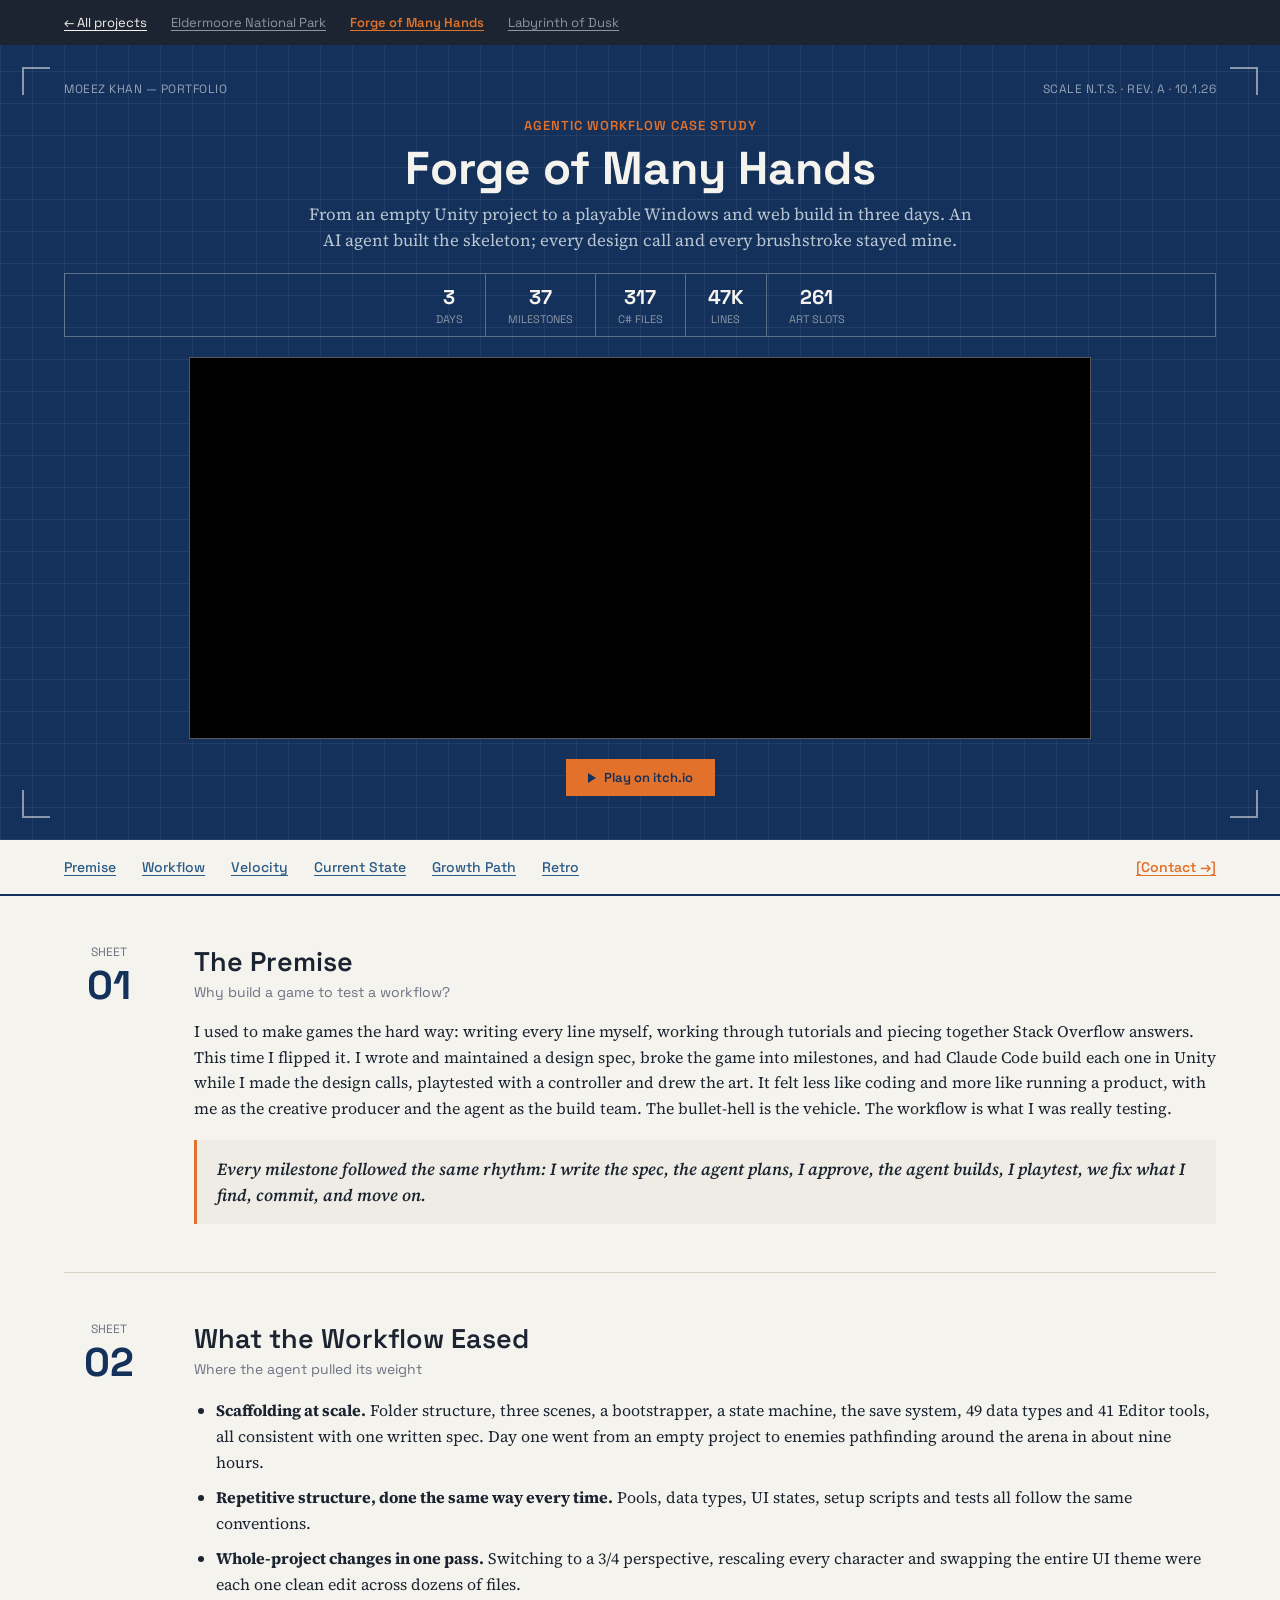
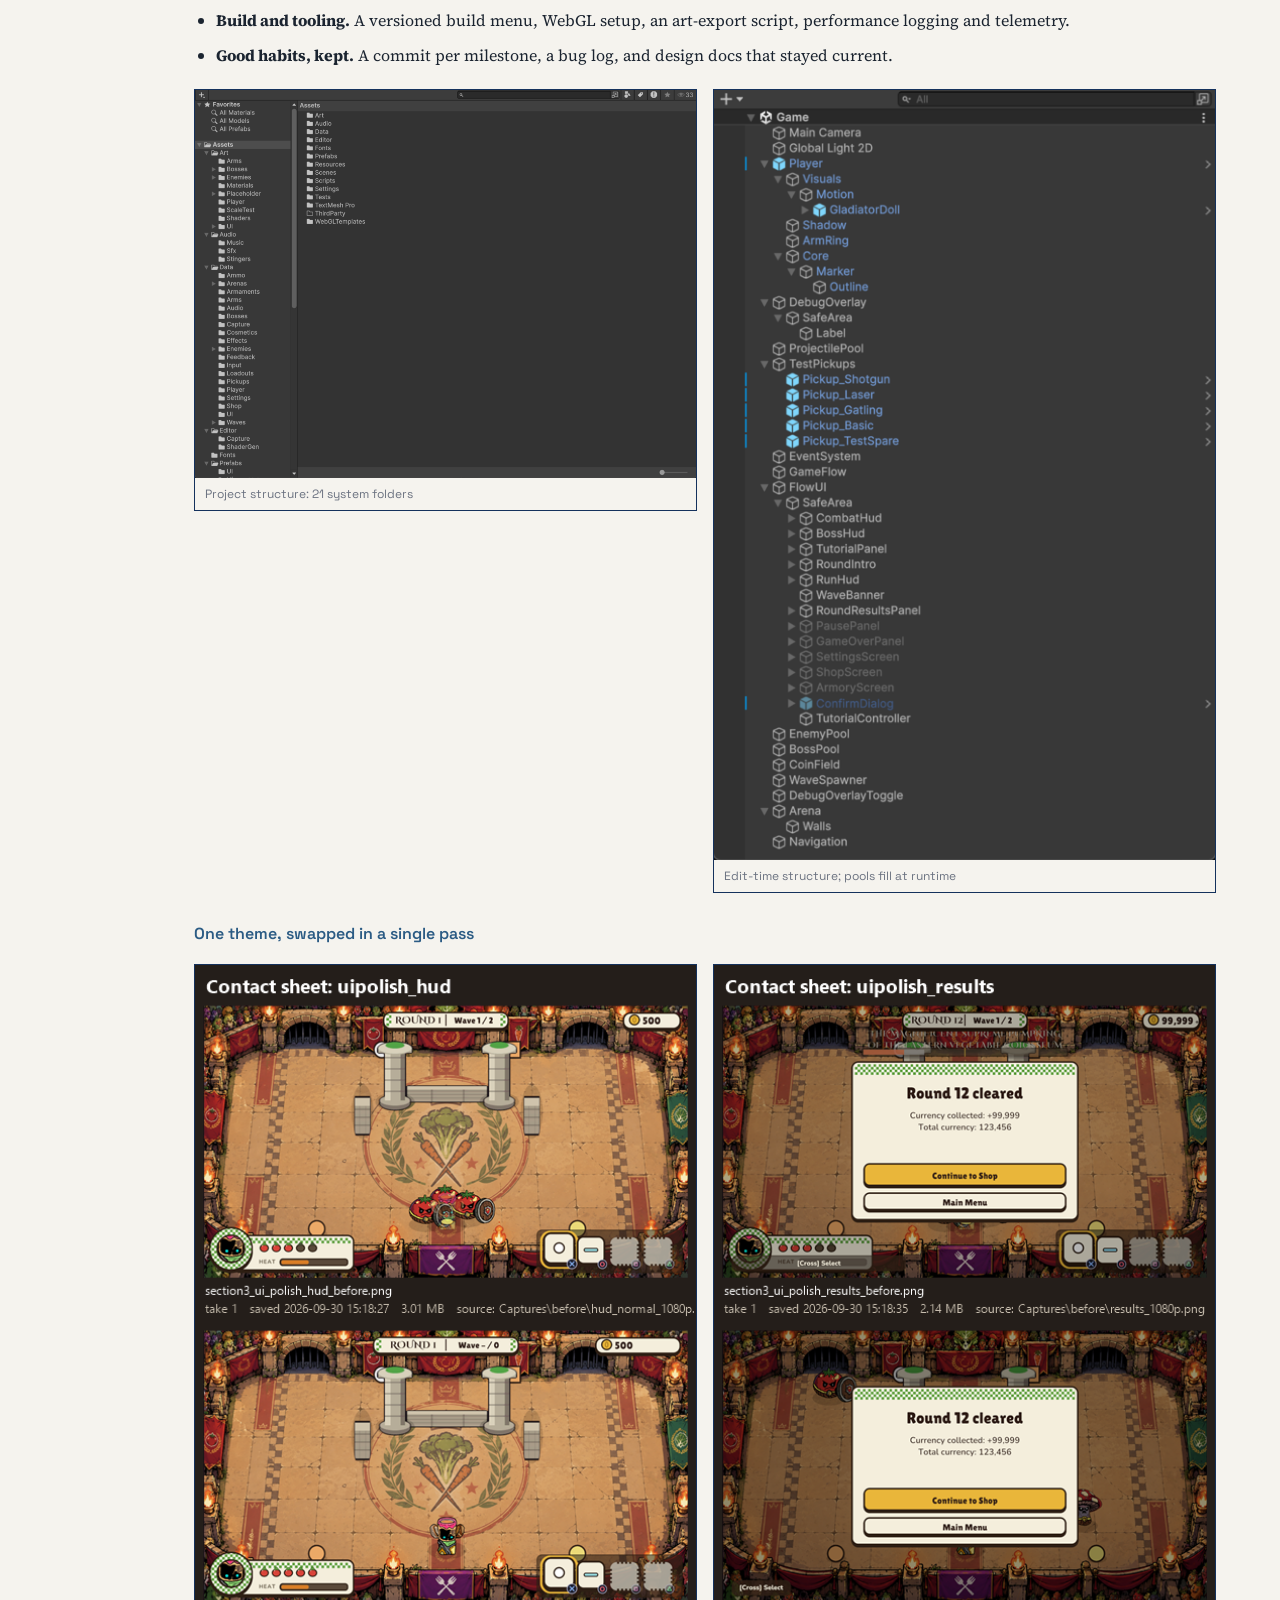
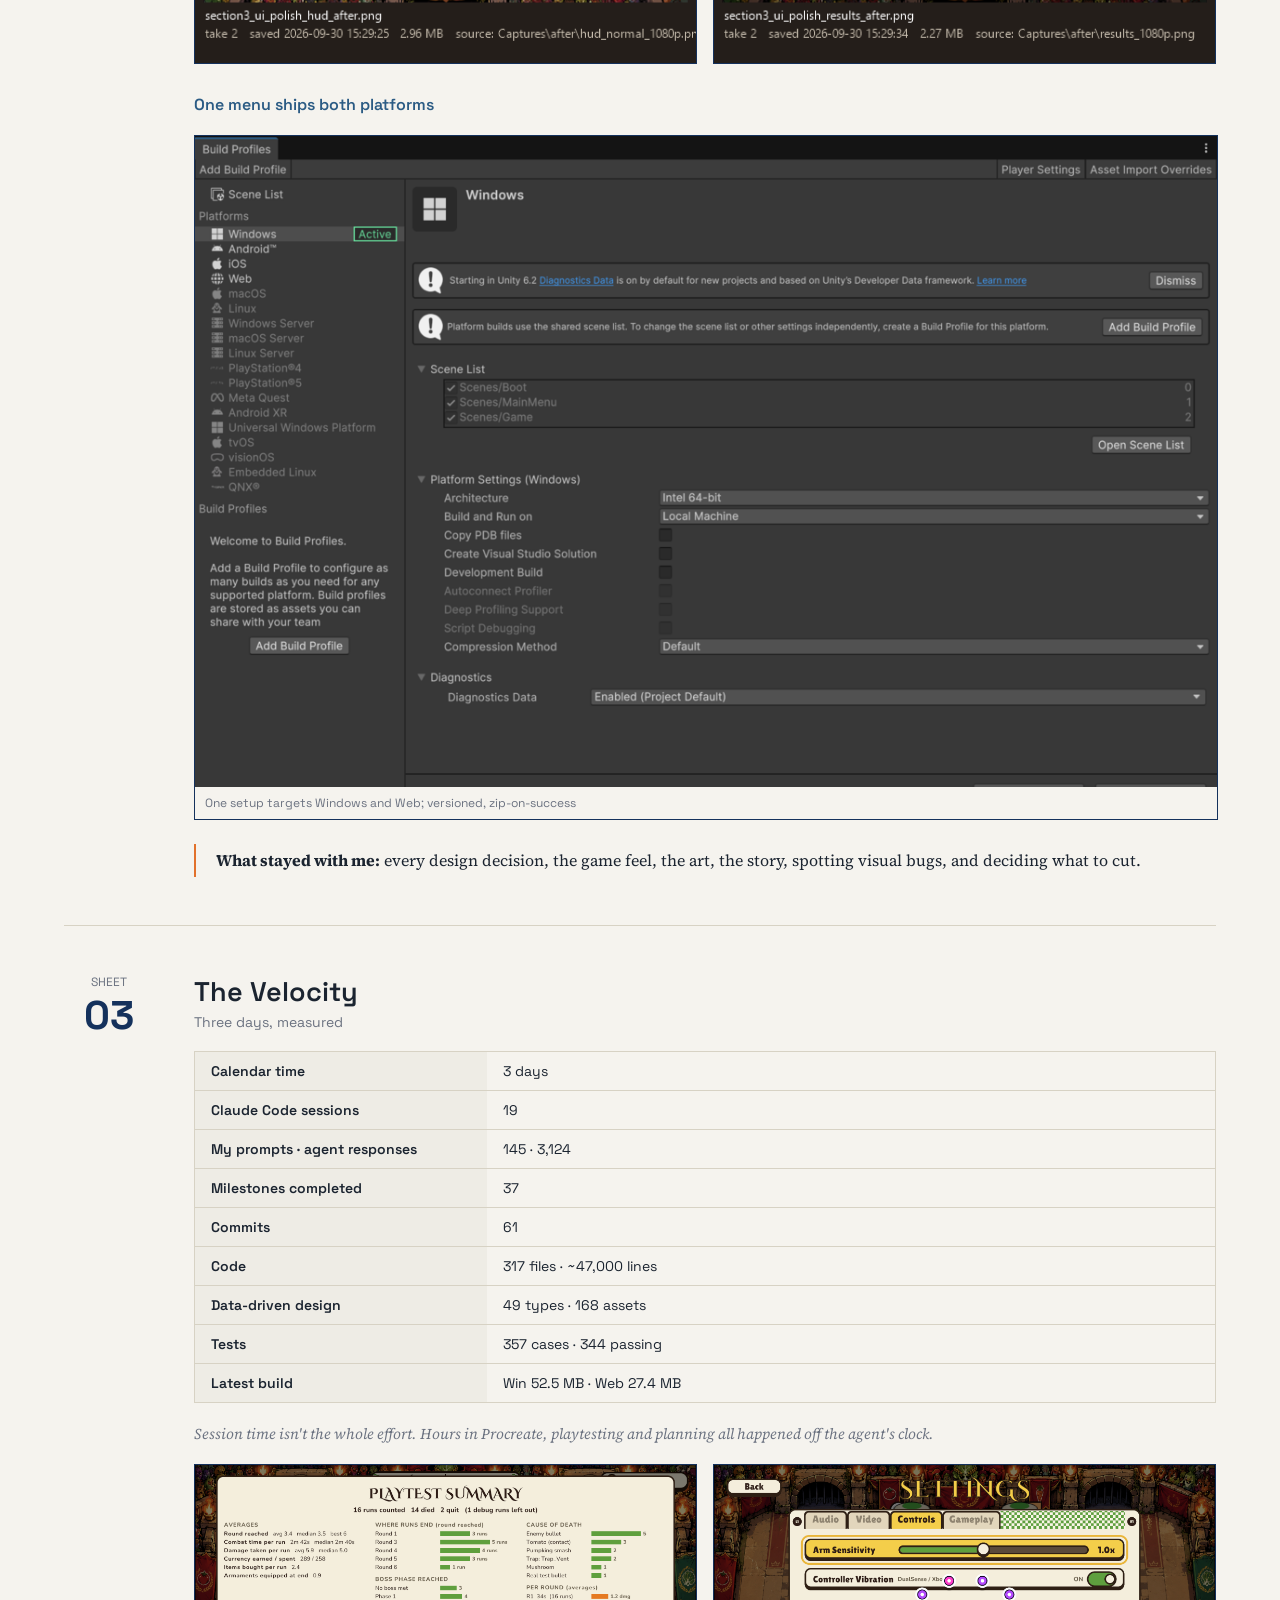
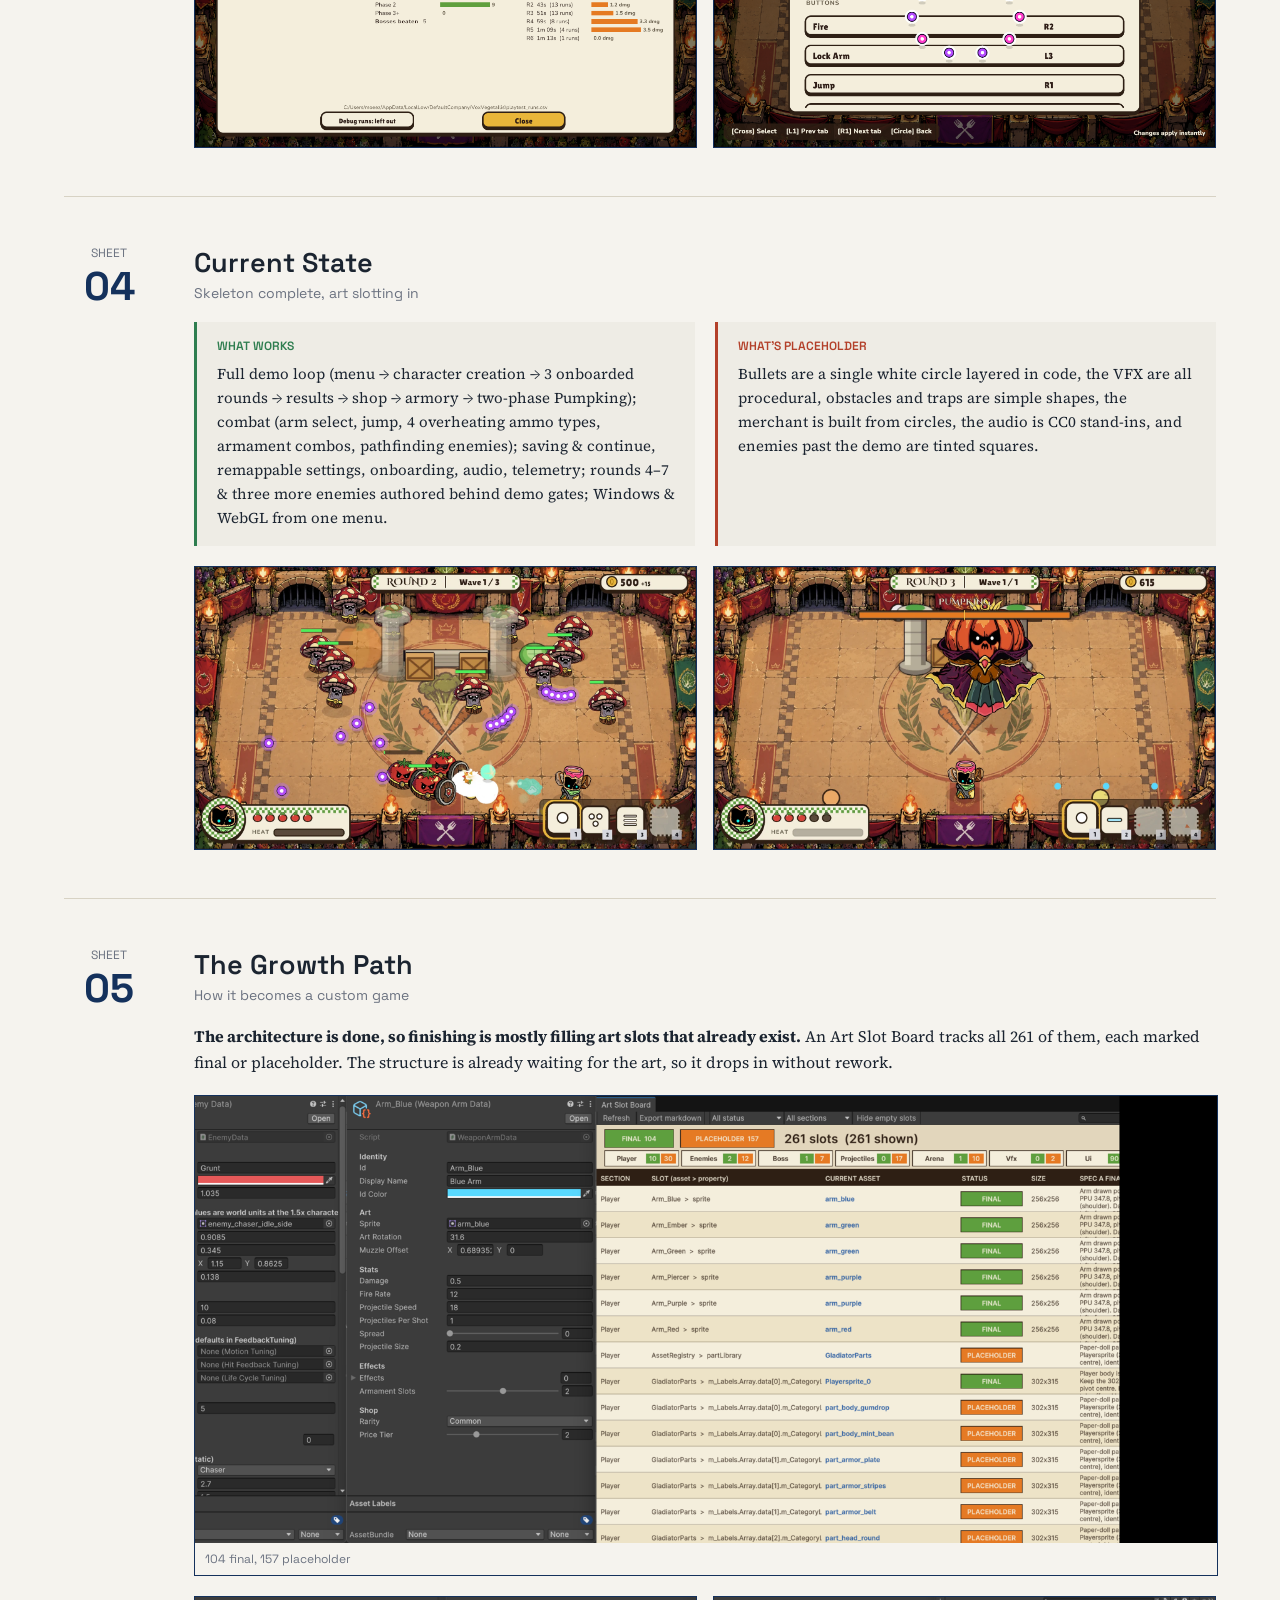
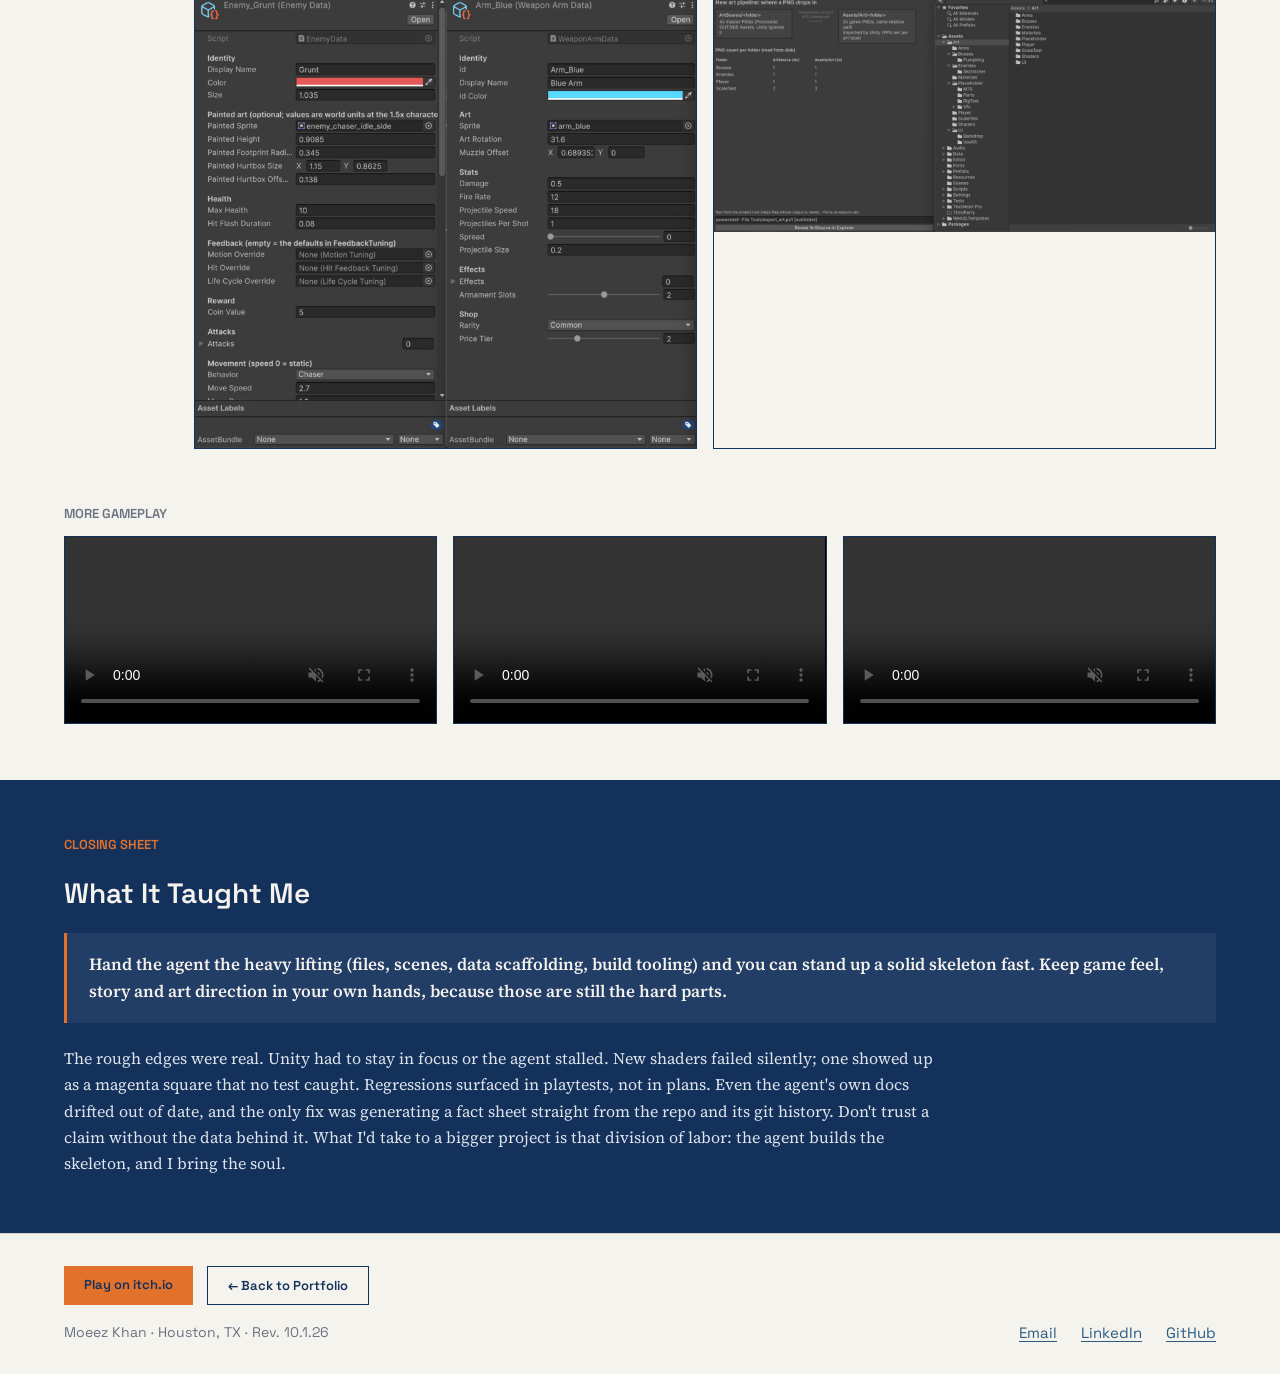
==== forge/index.html @ bf088b27 "Add files via upload" ====
<!doctype html>
<html lang="en">
<head>
<meta charset="utf-8">
<title>Forge of Many Hands — Moeez Khan</title>
<meta name="viewport" content="width=device-width, initial-scale=1, viewport-fit=cover">
<style>
body{margin:0;font-family:'Source Serif 4',Georgia,serif;background:#F5F3EE;color:#1B2430;overflow-x:auto}
a{color:#2B5B84;text-decoration:underline;text-underline-offset:3px}
a:hover{color:#1B2430}
.mono{font-family:'Space Grotesk',sans-serif}
</style>
<link rel="stylesheet" href="https://fonts.googleapis.com/css2?family=Space+Grotesk:wght@400;500;600;700&family=Source+Serif+4:opsz,wght@8..60,400;8..60,600&display=swap">
</head>
<body>





<div style="width: 1280px; max-width: 100%; height: auto; margin: 0 auto; box-sizing: border-box; background: #F5F3EE; display: flex; flex-direction: column; position: relative;">

  <!-- ============ PROJECT SWITCHER ============ -->
  <div class="mono" style="display: flex; gap: 24px; padding: 14px 64px; background: #1B2430; font-size: 13px;">
    <a href="../index.html" style="color: #F5F3EE;">← All projects</a>
    <a href="../eldermoore/index.html" style="color: #8B96A3;">Eldermoore National Park</a>
    <a href="#" style="color: #E2712B; font-weight: 600;">Forge of Many Hands</a>
    <a href="../labyrinth/index.html" style="color: #8B96A3;">Labyrinth of Dusk</a>
  </div>

  <!-- ============ BLUEPRINT HERO ============ -->
  <div style="width: 100%; box-sizing: border-box; background: #14315C; background-image: repeating-linear-gradient(0deg, rgba(255,255,255,0.055) 0px, rgba(255,255,255,0.055) 1px, transparent 1px, transparent 32px), repeating-linear-gradient(90deg, rgba(255,255,255,0.055) 0px, rgba(255,255,255,0.055) 1px, transparent 1px, transparent 32px); position: relative; display: flex; flex-direction: column; padding: 36px 64px 44px 64px; gap: 20px;">

    <div style="position: absolute; top: 22px; left: 22px; width: 26px; height: 26px; border-top: 2px solid rgba(255,255,255,0.5); border-left: 2px solid rgba(255,255,255,0.5);"></div>
    <div style="position: absolute; top: 22px; right: 22px; width: 26px; height: 26px; border-top: 2px solid rgba(255,255,255,0.5); border-right: 2px solid rgba(255,255,255,0.5);"></div>
    <div style="position: absolute; bottom: 22px; left: 22px; width: 26px; height: 26px; border-bottom: 2px solid rgba(255,255,255,0.5); border-left: 2px solid rgba(255,255,255,0.5);"></div>
    <div style="position: absolute; bottom: 22px; right: 22px; width: 26px; height: 26px; border-bottom: 2px solid rgba(255,255,255,0.5); border-right: 2px solid rgba(255,255,255,0.5);"></div>

    <div class="mono" style="display: flex; justify-content: space-between; font-size: 12px; color: rgba(255,255,255,0.55); letter-spacing: 0.5px;">
      <span>MOEEZ KHAN — PORTFOLIO</span>
      <span>SCALE N.T.S. · REV. A · 10.1.26</span>
    </div>

    <div style="display: flex; flex-direction: column; align-items: center; text-align: center; gap: 10px;">
      <div class="mono" style="font-size: 13px; color: #E2712B; letter-spacing: 1px; font-weight: 600;">AGENTIC WORKFLOW CASE STUDY</div>
      <h1 style="margin: 0; font-family: 'Space Grotesk', sans-serif; font-weight: 700; font-size: 46px; color: #F5F3EE; line-height: 1.05;">Forge of Many Hands</h1>
      <p style="margin: 0; font-size: 17px; color: #B9C6D0; max-width: 680px; line-height: 1.5;">From an empty Unity project to a playable Windows and web build in three days. An AI agent built the skeleton; every design call and every brushstroke stayed mine.</p>
    </div>

    <!-- stat strip -->
    <div class="mono" style="display: flex; justify-content: center; flex-wrap: wrap; gap: 0; border: 1px solid rgba(255,255,255,0.3);">
      <div style="padding: 10px 22px; border-right: 1px solid rgba(255,255,255,0.3); text-align: center;"><div style="font-size: 20px; color: #F5F3EE; font-weight: 700;">3</div><div style="font-size: 11px; color: #8B96A3; margin-top: 2px;">DAYS</div></div>
      <div style="padding: 10px 22px; border-right: 1px solid rgba(255,255,255,0.3); text-align: center;"><div style="font-size: 20px; color: #F5F3EE; font-weight: 700;">37</div><div style="font-size: 11px; color: #8B96A3; margin-top: 2px;">MILESTONES</div></div>
      <div style="padding: 10px 22px; border-right: 1px solid rgba(255,255,255,0.3); text-align: center;"><div style="font-size: 20px; color: #F5F3EE; font-weight: 700;">317</div><div style="font-size: 11px; color: #8B96A3; margin-top: 2px;">C# FILES</div></div>
      <div style="padding: 10px 22px; border-right: 1px solid rgba(255,255,255,0.3); text-align: center;"><div style="font-size: 20px; color: #F5F3EE; font-weight: 700;">47K</div><div style="font-size: 11px; color: #8B96A3; margin-top: 2px;">LINES</div></div>
      <div style="padding: 10px 22px; text-align: center;"><div style="font-size: 20px; color: #F5F3EE; font-weight: 700;">261</div><div style="font-size: 11px; color: #8B96A3; margin-top: 2px;">ART SLOTS</div></div>
    </div>

    <!-- hero gameplay loop -->
    <div style="display: flex; justify-content: center;">
      <div style="width: 900px; max-width: 100%; height: 380px; border: 1px solid rgba(255,255,255,0.35); background: #000; display: flex; align-items: center; justify-content: center; overflow: hidden;">
        <video id="forge-hero-clip" src="[data-uri]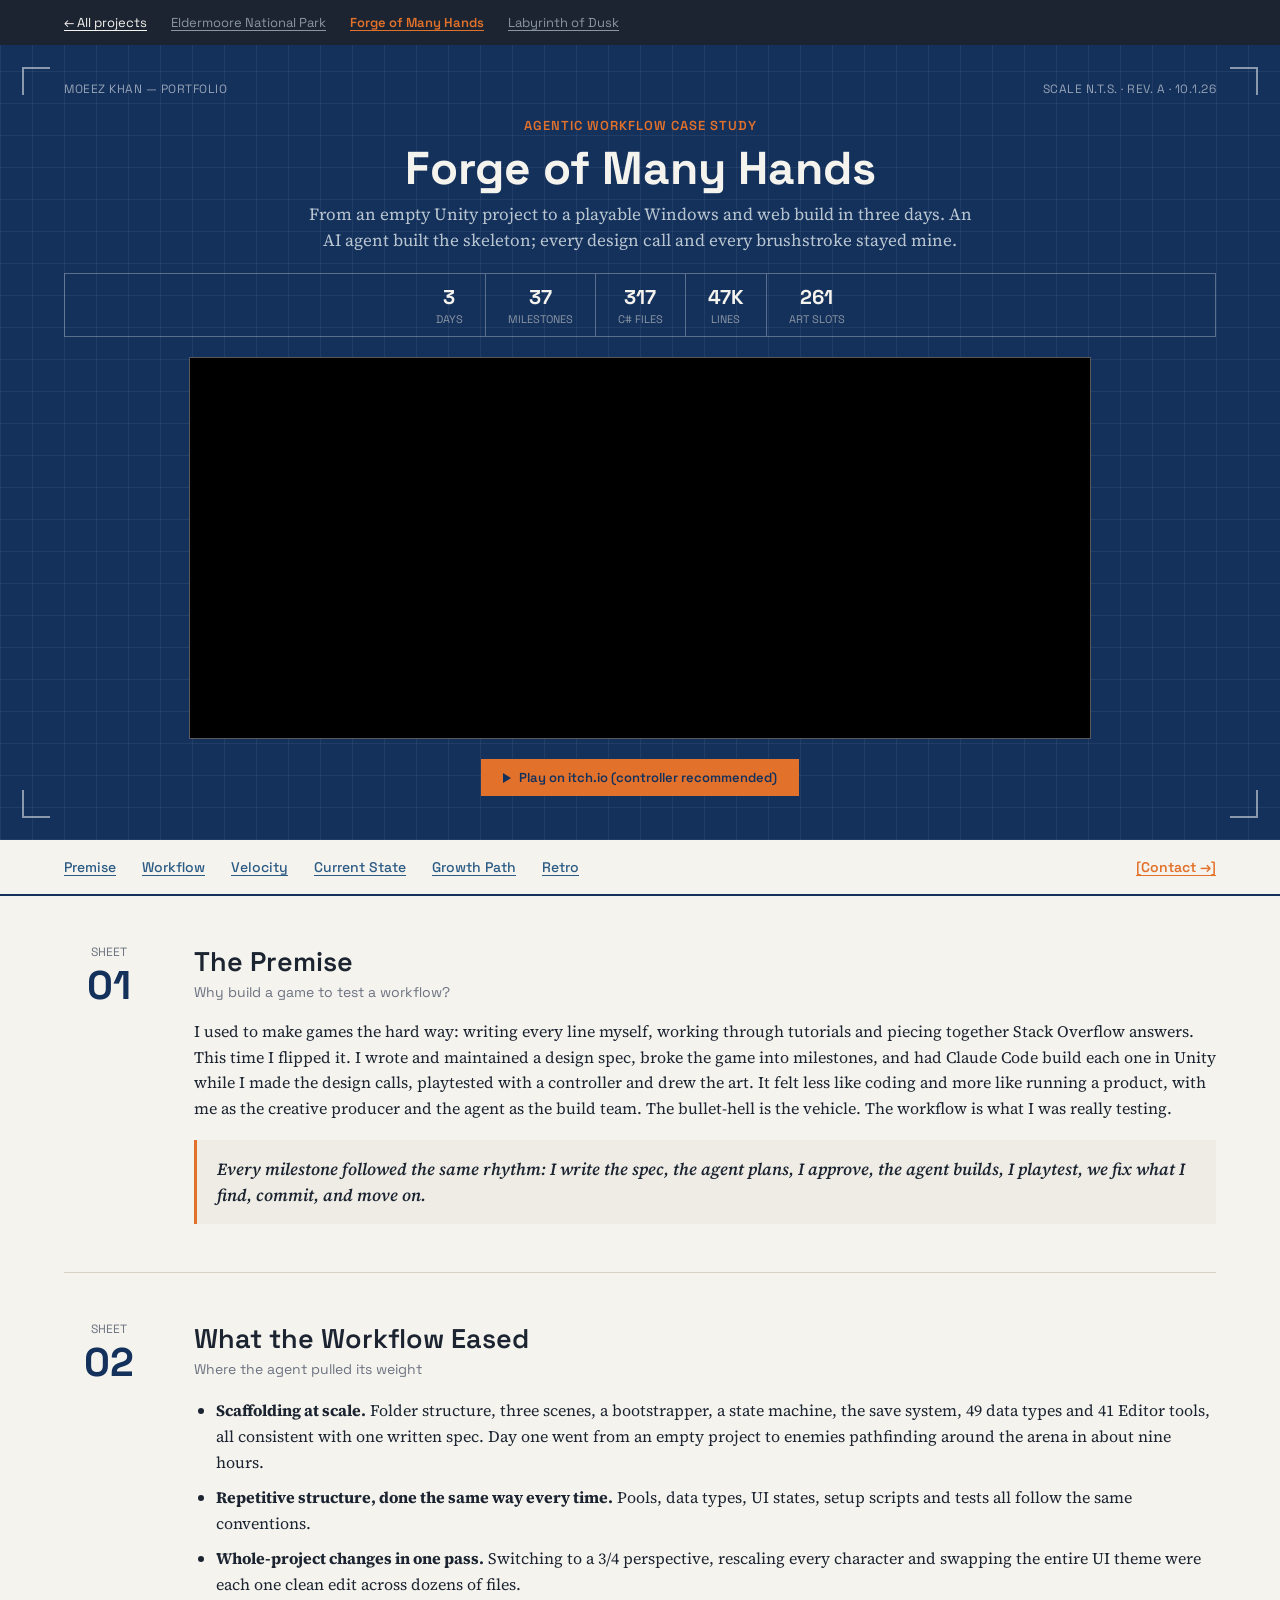
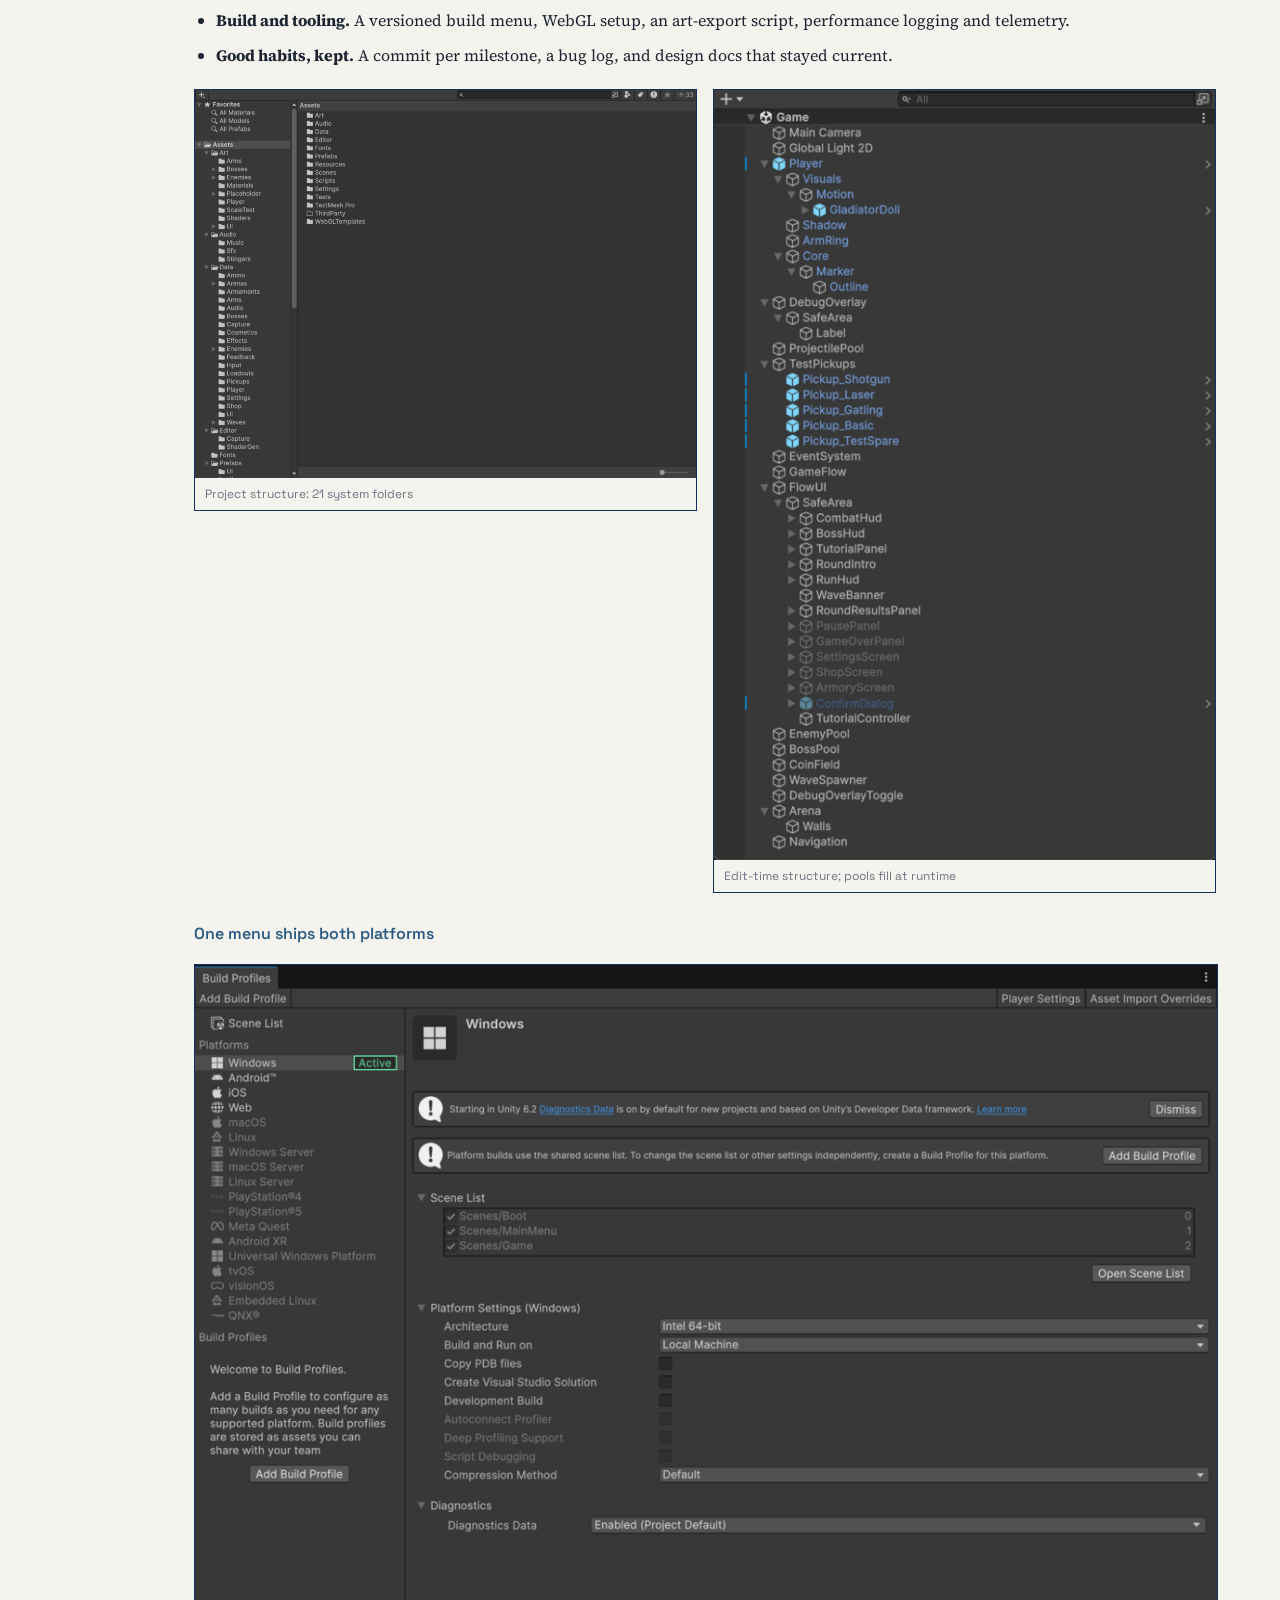
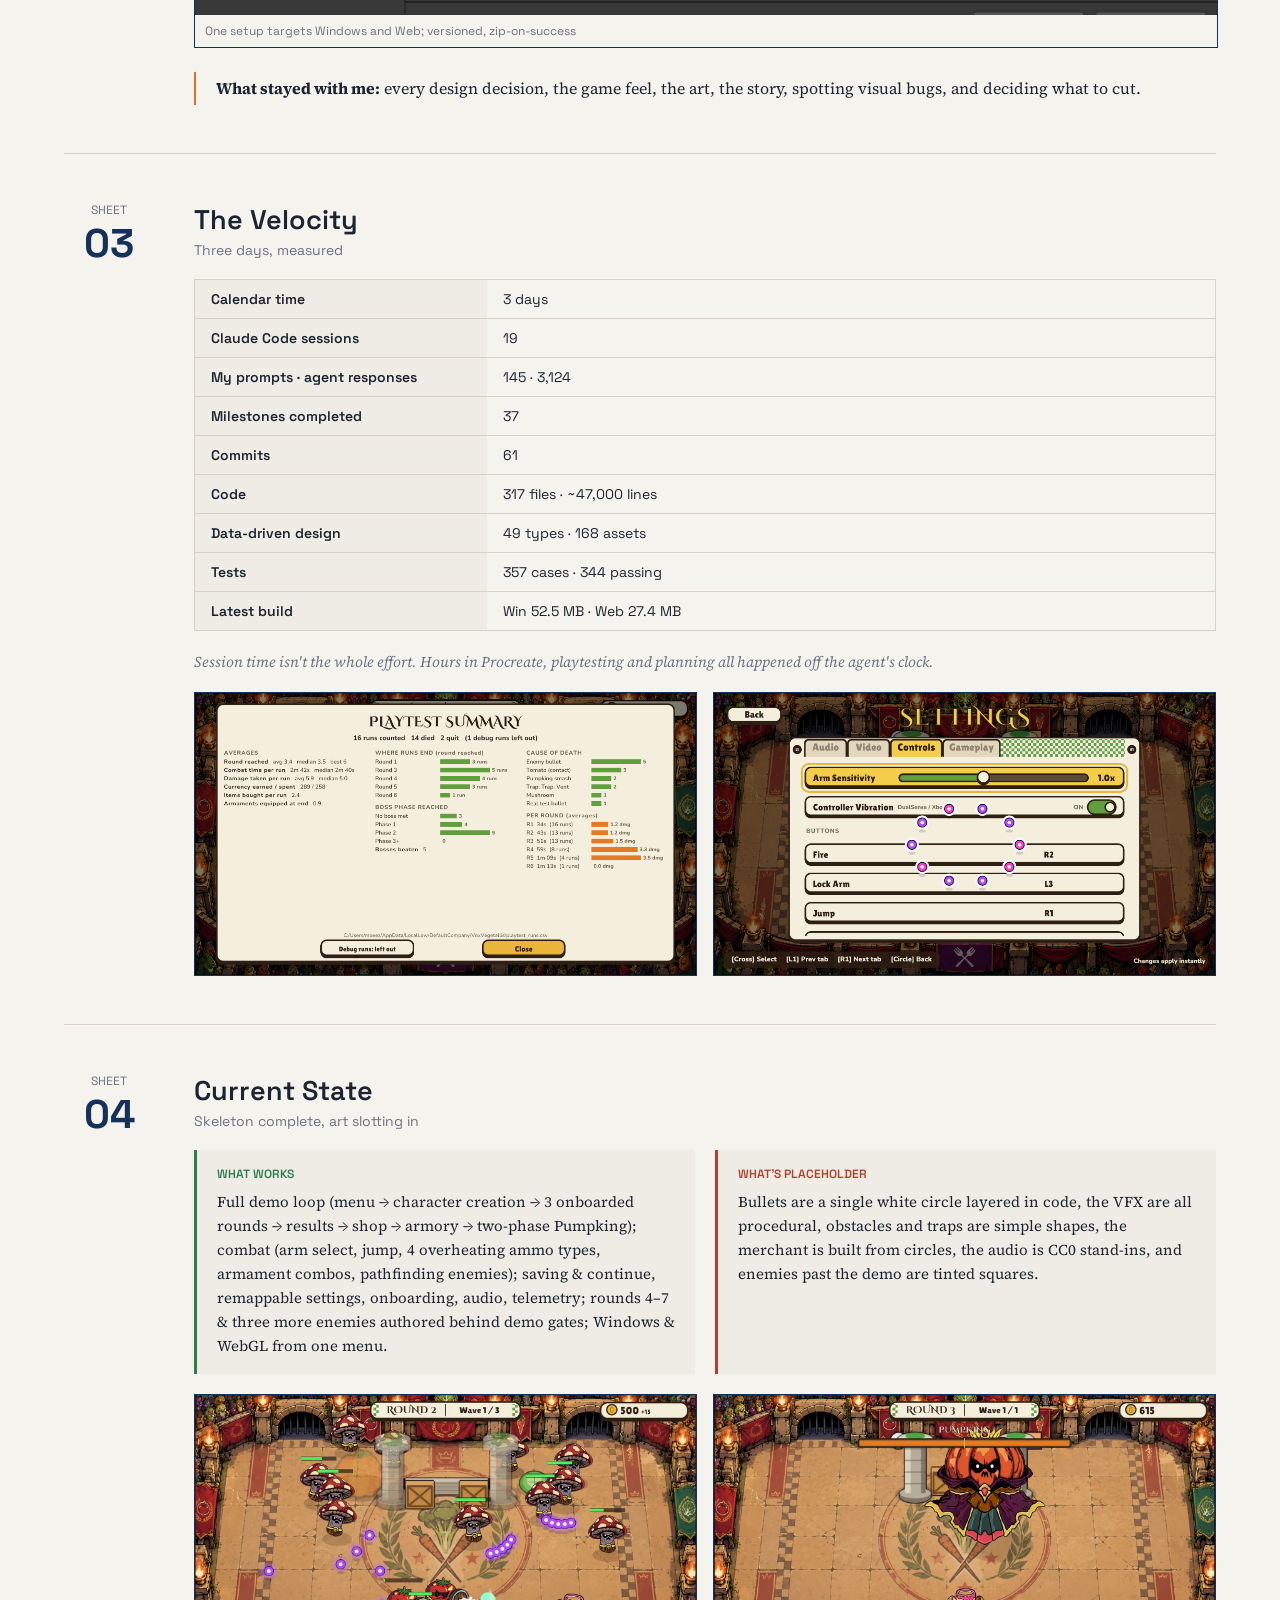
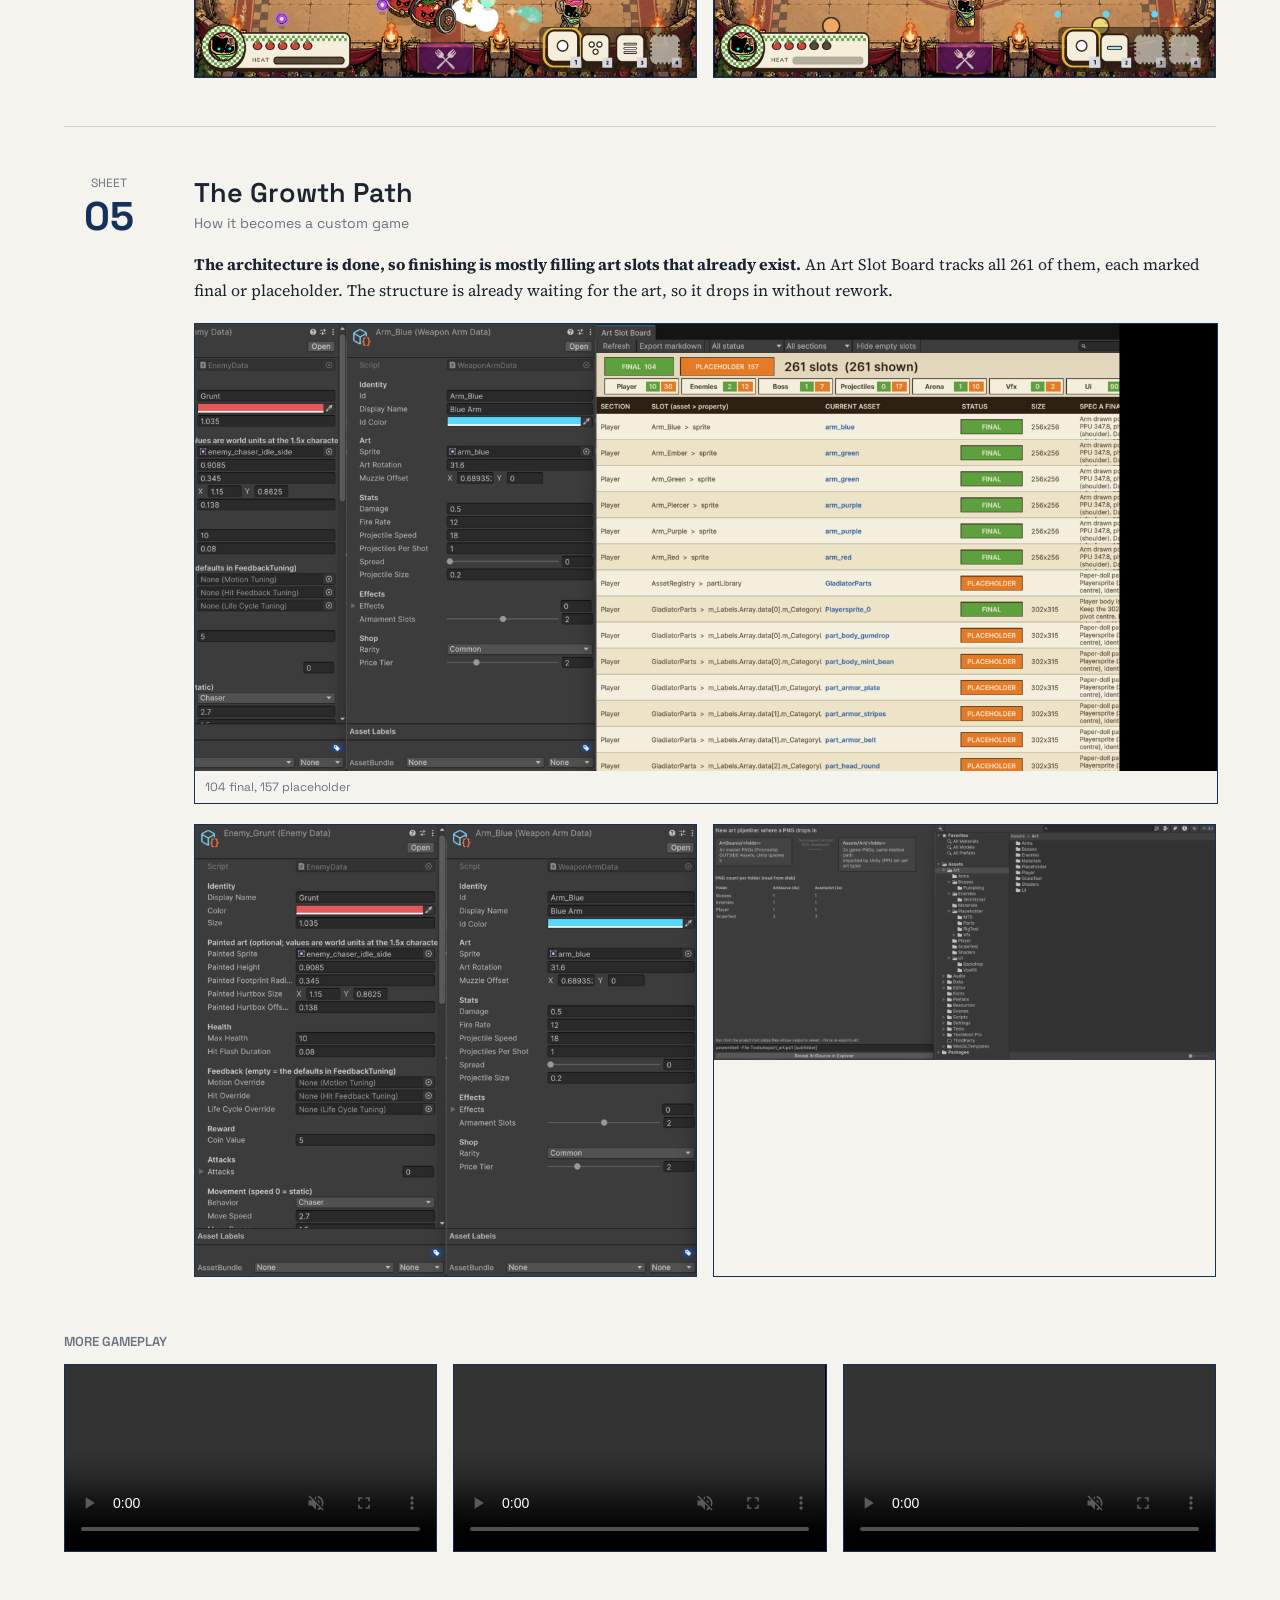
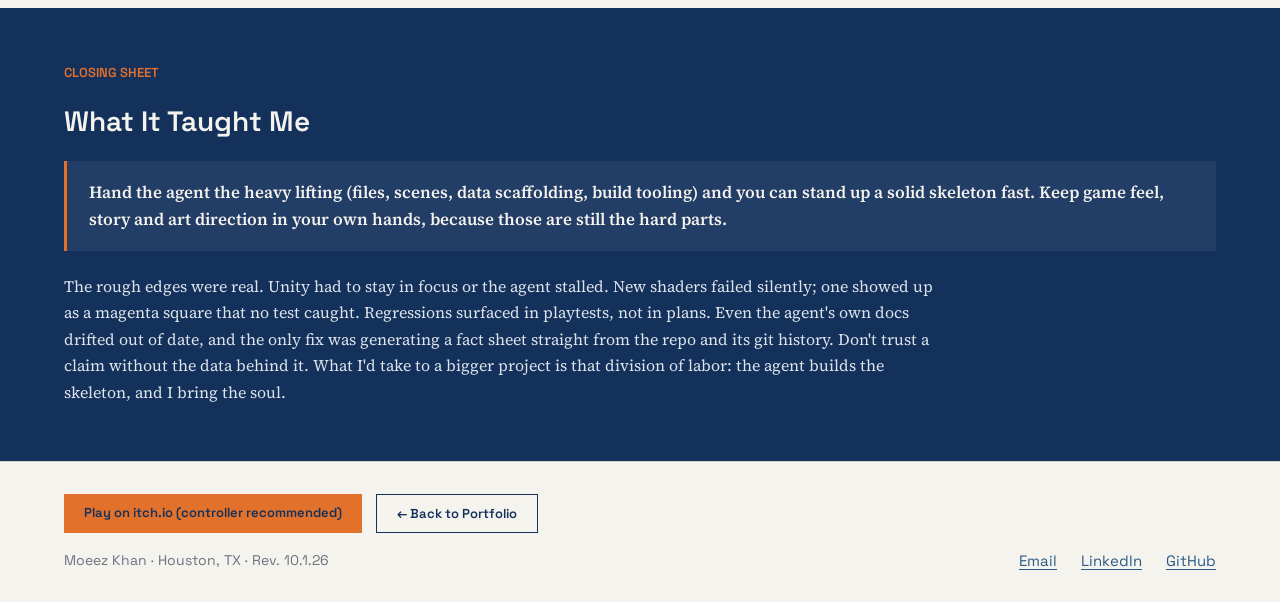
